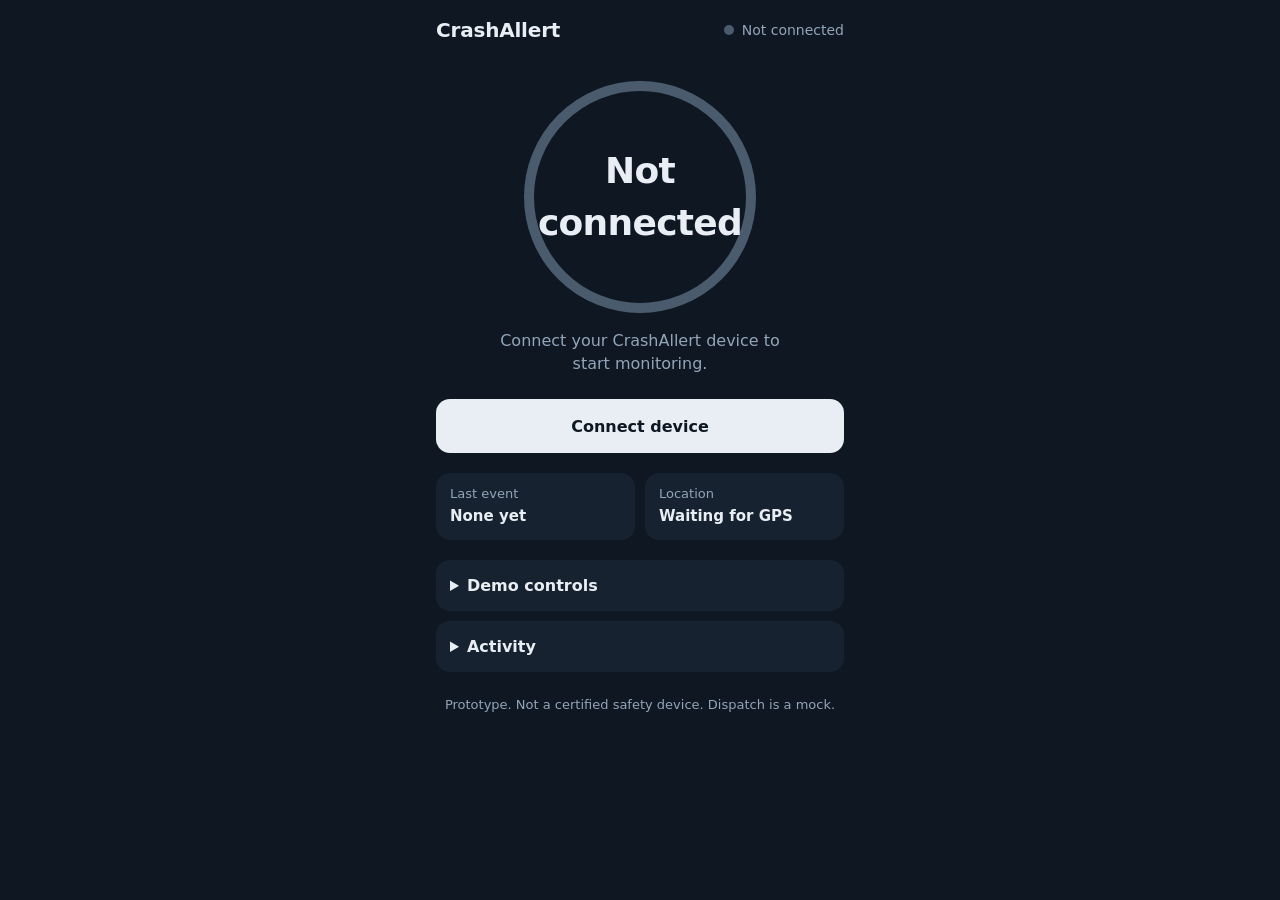
==== backend/app/static/index.html @ 0affd081 "Add CrashGuard Phase A backend and firmware" ====
<!doctype html><html lang="en"><head><meta charset="utf-8"><meta name="viewport" content="width=device-width,initial-scale=1,viewport-fit=cover"><meta name="theme-color" content="#0e1722"><title>CrashAllert</title>
<style>
:root{--bg:#0e1722;--s:#16222f;--line:#2a3c50;--tx:#e8eef4;--mu:#93a5b8;--ok:#2fbf71;--warn:#f2b33d;--bad:#e5484d;color-scheme:dark}
*{box-sizing:border-box}
body{margin:0;min-height:100dvh;background:var(--bg);color:var(--tx);font:16px/1.45 system-ui,-apple-system,"Segoe UI",Roboto,sans-serif;--c:#4a5b6d}
body[data-state=connecting],body[data-state=warn]{--c:var(--warn)}
body[data-state=armed]{--c:var(--ok)}
body[data-state=alert]{--c:var(--bad)}
main{max-width:440px;margin:0 auto;padding:16px 16px 40px}
header{display:flex;justify-content:space-between;align-items:center}
h1{font-size:20px;font-weight:800;letter-spacing:-.01em;margin:0}
.chip{display:flex;align-items:center;gap:8px;font-size:14px;color:var(--mu)}
.chip i{width:10px;height:10px;border-radius:50%;background:var(--c)}
.ring{width:232px;height:232px;margin:36px auto 16px;border-radius:50%;border:10px solid var(--c);display:grid;place-content:center;text-align:center;transition:border-color .3s}
.ring b{font-size:36px;font-weight:800;letter-spacing:-.02em}
body[data-state=armed] .ring{animation:br 3.2s ease-in-out infinite}
@keyframes br{50%{box-shadow:0 0 0 16px rgba(47,191,113,.13)}}
.sub{text-align:center;color:var(--mu);margin:0 auto 24px;max-width:300px}
button{font:inherit;font-weight:700;width:100%;min-height:54px;border-radius:14px;border:1px solid var(--line);background:transparent;color:var(--tx);margin-top:10px}
button:focus-visible,summary:focus-visible{outline:3px solid #7cc0ff;outline-offset:2px}
button.pri{background:var(--tx);color:var(--bg);border:0}
button:disabled{opacity:.4}
.rows{display:grid;grid-template-columns:1fr 1fr;gap:10px;margin:20px 0}
.rows div{background:var(--s);border-radius:14px;padding:12px 14px}
.rows small{display:block;color:var(--mu);font-size:13px}
.rows b{font-size:15px}
details{background:var(--s);border-radius:14px;margin-top:10px;padding:0 14px}
summary{padding:14px 0;font-weight:700;cursor:pointer}
details[open] summary{border-bottom:1px solid var(--line);margin-bottom:12px}
label{display:block;color:var(--mu);font-size:14px;margin:10px 0 4px}
input{width:100%;font:inherit;padding:12px;border-radius:10px;border:1px solid var(--line);background:var(--bg);color:var(--tx)}
#log{list-style:none;margin:0;padding:0 0 12px;font-size:14px;color:var(--mu);max-height:220px;overflow:auto}
#log li{padding:4px 0}
footer{color:var(--mu);font-size:13px;text-align:center;margin-top:24px}
#ov{display:none;position:fixed;inset:0;z-index:9;flex-direction:column;align-items:center;justify-content:center;padding:24px;text-align:center;background:var(--bad);color:#fff}
#ov.sent{background:#17804a}
#ov h2{font-size:32px;margin:0 0 8px;letter-spacing:-.01em}
#ov p{max-width:320px;margin:0 0 20px;opacity:.92}
.cd{position:relative;width:240px;height:240px;margin-bottom:24px}
.cd svg{width:100%;height:100%;transform:rotate(-90deg)}
.cd circle{fill:none;stroke-width:12}
.cd .bg{stroke:rgba(255,255,255,.25)}
#fg{stroke:#fff;stroke-dasharray:679;stroke-linecap:round;transition:stroke-dashoffset 1s linear}
#cnt{position:absolute;inset:0;display:grid;place-content:center;font-size:84px;font-weight:800}
#cancel{max-width:320px;background:#fff;color:#111;border:0;font-size:20px;min-height:64px}
@media(prefers-reduced-motion:reduce){.ring,#fg{animation:none!important;transition:none!important}}
</style></head>
<body data-state="off"><main>
<header><h1>CrashAllert</h1><div class="chip"><i></i><span id="chip">Not connected</span></div></header>
<div class="ring"><div><b id="rt">Not connected</b></div></div>
<p class="sub" id="rs"></p>
<button id="conn" class="pri">Connect device</button>
<div class="rows"><div><small>Last event</small><b id="last">None yet</b></div><div><small>Location</small><b id="gps">Waiting for GPS</b></div></div>
<details><summary>Demo controls</summary>
<label for="veh">Vehicle label</label><input id="veh" maxlength="40">
<label for="cd">Cancel window in seconds (5 to 60)</label><input id="cd" type="number" min="5" max="60">
<button id="sim">Simulate crash (no device)</button><button id="tc" disabled>Send test crash via device</button><button id="tb" disabled>Send test bump via device</button><div style="height:12px"></div></details>
<details><summary>Activity</summary><ul id="log"></ul></details>
<footer>Prototype. Not a certified safety device. Dispatch is a mock.</footer></main>
<div id="ov"><h2 id="ovt"></h2><p id="ovs"></p><div class="cd"><svg viewBox="0 0 240 240"><circle class="bg" cx="120" cy="120" r="108"/><circle id="fg" cx="120" cy="120" r="108"/></svg><div id="cnt"></div></div><button id="cancel">I am OK, cancel</button></div>
<script>
const SVC='19b10010-e8f2-537e-4f6c-d104768a1214',EVT='19b10011-e8f2-537e-4f6c-d104768a1214',HB='19b10012-e8f2-537e-4f6c-d104768a1214',CMD='19b10013-e8f2-537e-4f6c-d104768a1214';
const $=id=>document.getElementById(id),NAMES=['Normal','Non-crash impact','Knock or drop','Crash'],CIRC=679;
const TITLE={off:'Not connected',connecting:'Connecting',armed:'Armed',warn:'No signal',alert:'Alert'};
const SUB={off:'Connect your CrashAllert device to start monitoring.',connecting:'Looking for the device. Pick CrashAllert from the list.',armed:'Watching for impacts. If a crash is detected, an alert is sent automatically.',warn:'The device has stopped responding. Check that it is powered.',alert:'Crash detected.'};
let device,cmd,fix=null,alerting=false,audio=null,lastHb=0,tries=0,lastIgn=0,connected=false,timer=null,beepT=null,gpsOn=false;
$('veh').value=localStorage.getItem('veh')||'Demo vehicle';$('cd').value=localStorage.getItem('cd')||15;
$('veh').onchange=()=>localStorage.setItem('veh',$('veh').value);$('cd').onchange=()=>localStorage.setItem('cd',$('cd').value);
function badge(s,sub){document.body.dataset.state=s;$('rt').textContent=TITLE[s];$('chip').textContent=TITLE[s];$('rs').textContent=sub||SUB[s];$('conn').style.display=(s==='armed'||s==='alert')?'none':'block'}
badge('off');
function log(t){const li=document.createElement('li');li.textContent=new Date().toLocaleTimeString()+' '+t;$('log').prepend(li);while($('log').children.length>50)$('log').lastChild.remove()}
function beep(){if(!audio)return;const o=audio.createOscillator(),g=audio.createGain();o.frequency.value=880;g.gain.value=0.4;o.connect(g);g.connect(audio.destination);o.start();o.stop(audio.currentTime+0.3)}
async function wake(){try{await navigator.wakeLock.request('screen')}catch(e){}}
document.addEventListener('visibilitychange',()=>{if(document.visibilityState==='visible'&&connected)wake()});
function start(){
  audio=audio||new (window.AudioContext||window.webkitAudioContext)();wake();
  if(navigator.geolocation&&!gpsOn){gpsOn=true;navigator.geolocation.watchPosition(p=>{fix={lat:p.coords.latitude,lng:p.coords.longitude,acc:p.coords.accuracy,ts:p.timestamp};
    $('gps').textContent='Accuracy '+Math.round(p.coords.accuracy)+' m'},e=>{$('gps').textContent='Unavailable'},{enableHighAccuracy:true,maximumAge:5000})}
}
function en(on){$('tc').disabled=!on;$('tb').disabled=!on}
async function attach(){
  const server=await device.gatt.connect(),svc=await server.getPrimaryService(SVC);
  const evt=await svc.getCharacteristic(EVT),hb=await svc.getCharacteristic(HB);cmd=await svc.getCharacteristic(CMD);
  evt.addEventListener('characteristicvaluechanged',e=>onEvent(parse(e.target.value)));
  hb.addEventListener('characteristicvaluechanged',()=>{lastHb=Date.now()});
  await evt.startNotifications();await hb.startNotifications();
  lastHb=Date.now();tries=0;connected=true;en(true);if(!alerting)badge('armed');log('Connected');
}
function retry(){connected=false;en(false);
  if(tries>=10){badge('off','Could not reconnect. Tap Reconnect.');$('conn').textContent='Reconnect';return}
  badge('off','Connection lost. Reconnecting...');tries++;setTimeout(async()=>{try{await attach()}catch(e){retry()}},3000)}
$('conn').onclick=async()=>{
  if(!navigator.bluetooth){badge('off','This browser has no Bluetooth support. Open the page in Chrome on Android.');return}
  start();tries=0;badge('connecting');
  try{if(!device||$('conn').textContent==='Connect device'){device=await navigator.bluetooth.requestDevice({filters:[{services:[SVC]}]});device.addEventListener('gattserverdisconnected',retry)}
    await attach();$('conn').textContent='Connect device';
  }catch(e){badge('off','Could not connect: '+e.message);log('Connect failed: '+e.message)}
};
setInterval(()=>{if(connected&&!alerting)badge(Date.now()-lastHb>5000?'warn':'armed')},1000);
function parse(d){return d.byteLength<14?null:{cls:d.getUint8(1),sev:d.getUint8(2),flags:d.getUint8(3),peak:d.getUint16(4,true)/100,
  conf:d.getUint16(6,true)/1000,ms:d.getUint32(8,true),seq:d.getUint16(12,true)}}
function body(e){return {class:e.cls,severity:e.sev,peak_g:e.peak,confidence:e.conf,flags:e.flags,device_ms:e.ms,seq:e.seq}}
function post(url,obj){return fetch(url,{method:'POST',headers:{'Content-Type':'application/json'},body:JSON.stringify(obj)})}
function onEvent(e){
  if(!e||e.cls===0)return;
  $('last').textContent=NAMES[e.cls]+', '+e.peak.toFixed(1)+' g';
  log(NAMES[e.cls]+' '+e.peak.toFixed(1)+' g'+(e.cls===3?' (alert)':' (ignored)'));
  if(e.cls===3){alertFlow(e);return}
  if(Date.now()-lastIgn>5000){lastIgn=Date.now();post('/api/events',{type:'ignored_event',vehicle_label:$('veh').value||'Demo vehicle',event:body(e),client_time_iso:new Date().toISOString()}).catch(()=>{})}
}
function setRing(n,total){$('fg').style.strokeDashoffset=CIRC*(1-n/total)}
function endAlert(){clearInterval(timer);clearInterval(beepT);alerting=false;$('ov').style.display='none';$('ov').className='';badge(connected?'armed':'off')}
function alertFlow(e){
  if(alerting)return;alerting=true;badge('alert');
  let n=Math.min(60,Math.max(5,parseInt($('cd').value)||15)),total=n;
  const fg=$('fg');fg.style.transition='none';fg.style.strokeDashoffset=0;void fg.getBoundingClientRect();fg.style.transition='';
  $('ov').className='';$('ov').style.display='flex';$('ovt').textContent='Crash detected';
  $('ovs').textContent='An alert with your location will be sent automatically. Tap cancel if you are safe.';
  $('cancel').style.display='block';$('cancel').textContent='I am OK, cancel';$('cnt').textContent=n;
  beepT=setInterval(beep,600);if(navigator.vibrate)navigator.vibrate([400,200,400]);
  $('cancel').onclick=()=>{endAlert();log('Cancelled by user');post('/api/events',{type:'cancelled',vehicle_label:$('veh').value||'Demo vehicle',event:body(e),client_time_iso:new Date().toISOString()}).catch(()=>{})};
  timer=setInterval(()=>{n--;$('cnt').textContent=n;setRing(n,total);if(n<=0){clearInterval(timer);clearInterval(beepT);send(e,total)}},1000);
}
async function send(e,total){
  $('cancel').style.display='none';$('ovt').textContent='Sending alert';$('ovs').textContent='Contacting dispatch...';
  const age=fix?(Date.now()-fix.ts)/1000:null,useFix=fix&&age<=60;
  const payload={vehicle_label:$('veh').value||'Demo vehicle',event:body(e),countdown_s:total,client_time_iso:new Date().toISOString(),
    location:useFix?{lat:fix.lat,lng:fix.lng,accuracy_m:fix.acc,fix_age_s:age}:null};
  for(let i=1;i<=6;i++){
    try{const r=await post('/api/alerts',payload);if(r.ok){$('ov').className='sent';$('ovt').textContent='Alert sent';$('ovs').textContent='Dispatch was notified at '+new Date().toLocaleTimeString()+'.';
      $('cnt').textContent='\u2713';$('fg').style.strokeDashoffset=0;log('Alert sent');setTimeout(endAlert,10000);return}}catch(err){}
    $('ovs').textContent='Attempt '+i+' failed. Retrying in 5 seconds...';await new Promise(r=>setTimeout(r,5000));
  }
  $('ovt').textContent='Alert not sent';$('ovs').textContent='Could not reach the server. Check the connection.';
  $('cancel').style.display='block';$('cancel').textContent='Close';$('cancel').onclick=()=>endAlert();
}
$('sim').onclick=()=>{start();alertFlow({cls:3,sev:2,flags:2,peak:9.4,conf:1,ms:0,seq:0})};
$('tc').onclick=()=>cmd&&cmd.writeValue(Uint8Array.of(1));$('tb').onclick=()=>cmd&&cmd.writeValue(Uint8Array.of(2));
</script></body></html>
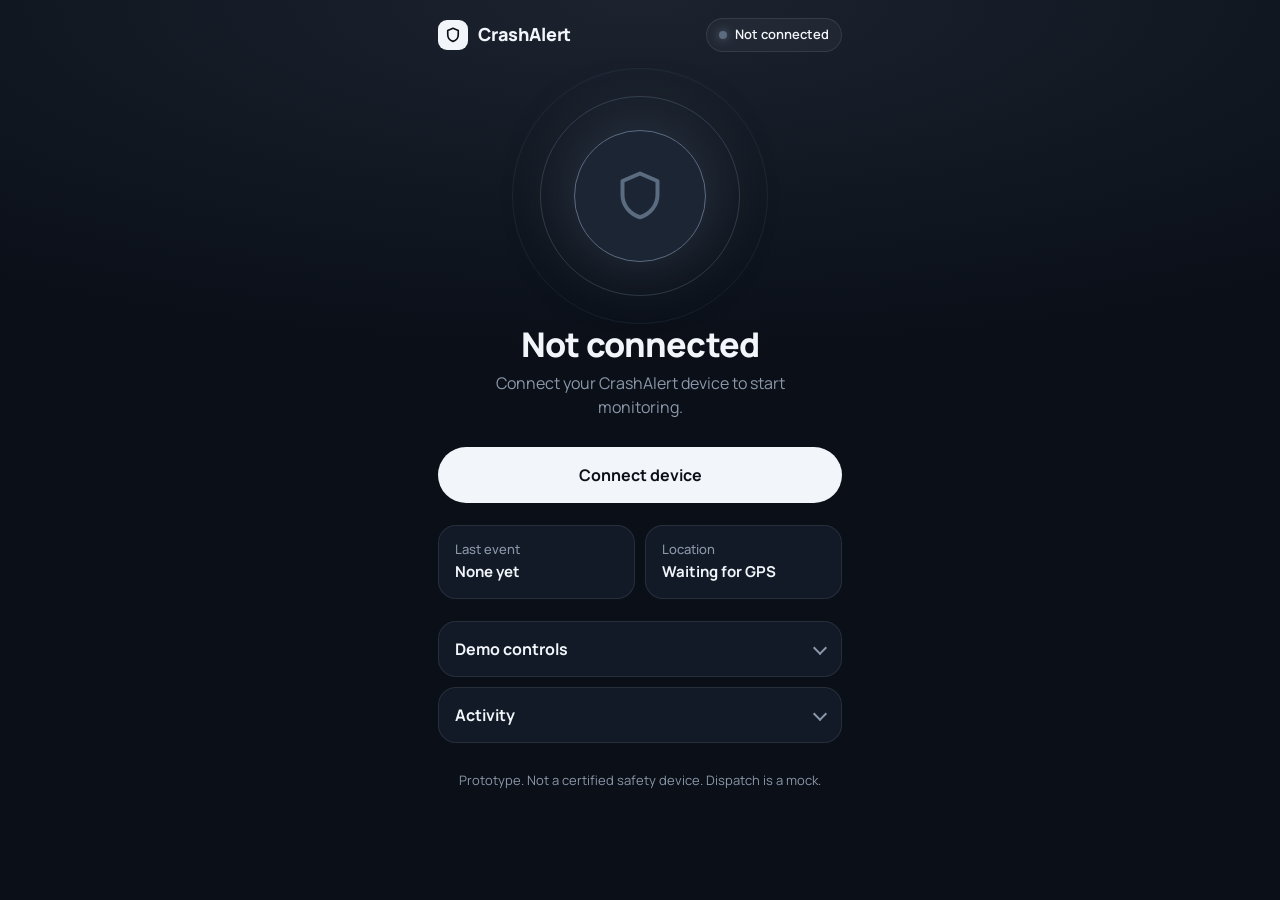
==== commit 896db130: "Refining the UI" ====
--- a/backend/app/static/index.html
+++ b/backend/app/static/index.html
@@ -1,53 +1,69 @@
-<!doctype html><html lang="en"><head><meta charset="utf-8"><meta name="viewport" content="width=device-width,initial-scale=1,viewport-fit=cover"><meta name="theme-color" content="#0e1722"><title>CrashAllert</title>
+<!doctype html><html lang="en"><head><meta charset="utf-8"><meta name="viewport" content="width=device-width,initial-scale=1,viewport-fit=cover"><meta name="theme-color" content="#0a0f18"><title>CrashAlert</title>
+<link rel="preconnect" href="https://fonts.googleapis.com"><link rel="preconnect" href="https://fonts.gstatic.com" crossorigin>
+<link rel="stylesheet" href="https://fonts.googleapis.com/css2?family=Manrope:wght@400;500;600;700;800&display=swap">
 <style>
-:root{--bg:#0e1722;--s:#16222f;--line:#2a3c50;--tx:#e8eef4;--mu:#93a5b8;--ok:#2fbf71;--warn:#f2b33d;--bad:#e5484d;color-scheme:dark}
+:root{--bg:#0a0f18;--s:#121a27;--line:rgba(255,255,255,.09);--tx:#f2f5f9;--mu:#8b98a9;color-scheme:dark}
 *{box-sizing:border-box}
-body{margin:0;min-height:100dvh;background:var(--bg);color:var(--tx);font:16px/1.45 system-ui,-apple-system,"Segoe UI",Roboto,sans-serif;--c:#4a5b6d}
-body[data-state=connecting],body[data-state=warn]{--c:var(--warn)}
-body[data-state=armed]{--c:var(--ok)}
-body[data-state=alert]{--c:var(--bad)}
-main{max-width:440px;margin:0 auto;padding:16px 16px 40px}
+body{margin:0;min-height:100dvh;color:var(--tx);font:16px/1.5 Manrope,system-ui,-apple-system,"Segoe UI",Roboto,sans-serif;--c:#5b6b80;background:radial-gradient(120% 55% at 50% 0,color-mix(in srgb,var(--c) 22%,transparent),transparent 70%),var(--bg) no-repeat}
+body[data-state=connecting],body[data-state=warn]{--c:#ffb84d}
+body[data-state=armed]{--c:#3ddc97}
+body[data-state=alert]{--c:#ff4d5e}
+main{max-width:440px;margin:0 auto;padding:18px 18px 40px}
 header{display:flex;justify-content:space-between;align-items:center}
-h1{font-size:20px;font-weight:800;letter-spacing:-.01em;margin:0}
-.chip{display:flex;align-items:center;gap:8px;font-size:14px;color:var(--mu)}
-.chip i{width:10px;height:10px;border-radius:50%;background:var(--c)}
-.ring{width:232px;height:232px;margin:36px auto 16px;border-radius:50%;border:10px solid var(--c);display:grid;place-content:center;text-align:center;transition:border-color .3s}
-.ring b{font-size:36px;font-weight:800;letter-spacing:-.02em}
-body[data-state=armed] .ring{animation:br 3.2s ease-in-out infinite}
-@keyframes br{50%{box-shadow:0 0 0 16px rgba(47,191,113,.13)}}
-.sub{text-align:center;color:var(--mu);margin:0 auto 24px;max-width:300px}
-button{font:inherit;font-weight:700;width:100%;min-height:54px;border-radius:14px;border:1px solid var(--line);background:transparent;color:var(--tx);margin-top:10px}
+.logo{display:flex;align-items:center;gap:10px;font-weight:800;font-size:18px;letter-spacing:-.01em}
+.logo svg{width:30px;height:30px;padding:6px;border-radius:9px;background:var(--tx);stroke:var(--bg);fill:none;stroke-width:2.2;stroke-linejoin:round}
+.chip{display:flex;align-items:center;gap:8px;font-size:13px;font-weight:600;border:1px solid var(--line);background:rgba(255,255,255,.04);border-radius:99px;padding:6px 12px}
+.chip i{width:8px;height:8px;border-radius:50%;background:var(--c);box-shadow:0 0 10px var(--c)}
+.orb{position:relative;width:200px;height:200px;margin:44px auto 30px;display:grid;place-content:center}
+.orb::before,.orb::after{content:"";position:absolute;border-radius:50%;border:1.5px solid var(--c);inset:0;opacity:.4}
+.orb::after{inset:-28px;opacity:.16}
+.pl{position:absolute;inset:34px;border-radius:50%;border:1.5px solid var(--c);opacity:0}
+body[data-state=armed] .pl{animation:pulse 3.2s ease-out infinite}
+body[data-state=alert] .pl{animation:pulse 1s ease-out infinite}
+@keyframes pulse{from{transform:scale(1);opacity:.6}to{transform:scale(2);opacity:0}}
+.core{position:relative;width:132px;height:132px;border-radius:50%;display:grid;place-content:center;background:color-mix(in srgb,var(--c) 14%,var(--s));border:1.5px solid var(--c);box-shadow:0 0 70px color-mix(in srgb,var(--c) 40%,transparent);transition:border-color .3s,box-shadow .3s}
+.core svg{width:60px;height:60px;fill:none;stroke:var(--c);stroke-width:1.6;stroke-linecap:round;stroke-linejoin:round}
+.chk,.ex{display:none}
+body[data-state=armed] .chk{display:block}
+body[data-state=warn] .ex,body[data-state=alert] .ex{display:block}
+h2{font-size:34px;line-height:1.1;font-weight:800;letter-spacing:-.025em;text-align:center;margin:0 0 8px}
+.sub{text-align:center;color:var(--mu);margin:0 auto 28px;max-width:300px}
+button{font:inherit;font-weight:700;width:100%;min-height:56px;border-radius:99px;border:1px solid var(--line);background:rgba(255,255,255,.05);color:var(--tx);margin-top:10px;cursor:pointer}
 button:focus-visible,summary:focus-visible{outline:3px solid #7cc0ff;outline-offset:2px}
 button.pri{background:var(--tx);color:var(--bg);border:0}
 button:disabled{opacity:.4}
-.rows{display:grid;grid-template-columns:1fr 1fr;gap:10px;margin:20px 0}
-.rows div{background:var(--s);border-radius:14px;padding:12px 14px}
-.rows small{display:block;color:var(--mu);font-size:13px}
-.rows b{font-size:15px}
-details{background:var(--s);border-radius:14px;margin-top:10px;padding:0 14px}
-summary{padding:14px 0;font-weight:700;cursor:pointer}
+.rows{display:grid;grid-template-columns:1fr 1fr;gap:10px;margin:22px 0}
+.rows div{background:var(--s);border:1px solid var(--line);border-radius:18px;padding:14px 16px}
+.rows small{display:block;color:var(--mu);font-size:13px;font-weight:500}
+.rows b{font-size:15px;font-weight:700}
+details{background:var(--s);border:1px solid var(--line);border-radius:18px;margin-top:10px;padding:0 16px}
+summary{padding:15px 0;font-weight:700;cursor:pointer;list-style:none;display:flex;justify-content:space-between}
+summary::-webkit-details-marker{display:none}
+summary::after{content:"";width:8px;height:8px;margin-top:6px;border:solid var(--mu);border-width:0 2px 2px 0;transform:rotate(45deg);transition:transform .2s}
+details[open] summary::after{transform:rotate(-135deg);margin-top:10px}
 details[open] summary{border-bottom:1px solid var(--line);margin-bottom:12px}
 label{display:block;color:var(--mu);font-size:14px;margin:10px 0 4px}
-input{width:100%;font:inherit;padding:12px;border-radius:10px;border:1px solid var(--line);background:var(--bg);color:var(--tx)}
+input{width:100%;font:inherit;padding:12px 14px;border-radius:12px;border:1px solid var(--line);background:var(--bg);color:var(--tx)}
 #log{list-style:none;margin:0;padding:0 0 12px;font-size:14px;color:var(--mu);max-height:220px;overflow:auto}
 #log li{padding:4px 0}
-footer{color:var(--mu);font-size:13px;text-align:center;margin-top:24px}
-#ov{display:none;position:fixed;inset:0;z-index:9;flex-direction:column;align-items:center;justify-content:center;padding:24px;text-align:center;background:var(--bad);color:#fff}
-#ov.sent{background:#17804a}
-#ov h2{font-size:32px;margin:0 0 8px;letter-spacing:-.01em}
-#ov p{max-width:320px;margin:0 0 20px;opacity:.92}
-.cd{position:relative;width:240px;height:240px;margin-bottom:24px}
+footer{color:var(--mu);font-size:13px;text-align:center;margin-top:28px}
+#ov{display:none;position:fixed;inset:0;z-index:9;flex-direction:column;align-items:center;justify-content:center;padding:24px;text-align:center;background:radial-gradient(circle at 50% 30%,#ff5a67,#a81c2b 75%);color:#fff}
+#ov.sent{background:radial-gradient(circle at 50% 30%,#35d08b,#0c6b44 75%)}
+#ov h2{font-size:40px;color:#fff}
+#ov p{max-width:320px;margin:0 0 22px;opacity:.92}
+.cd{position:relative;width:240px;height:240px;margin-bottom:28px}
 .cd svg{width:100%;height:100%;transform:rotate(-90deg)}
-.cd circle{fill:none;stroke-width:12}
-.cd .bg{stroke:rgba(255,255,255,.25)}
+.cd circle{fill:none;stroke-width:8}
+.cd .bg{stroke:rgba(255,255,255,.22)}
 #fg{stroke:#fff;stroke-dasharray:679;stroke-linecap:round;transition:stroke-dashoffset 1s linear}
-#cnt{position:absolute;inset:0;display:grid;place-content:center;font-size:84px;font-weight:800}
-#cancel{max-width:320px;background:#fff;color:#111;border:0;font-size:20px;min-height:64px}
-@media(prefers-reduced-motion:reduce){.ring,#fg{animation:none!important;transition:none!important}}
+#cnt{position:absolute;inset:0;display:grid;place-content:center;font-size:88px;font-weight:800;letter-spacing:-.04em;font-variant-numeric:tabular-nums}
+#cancel{max-width:320px;background:#fff;color:#14181d;border:0;font-size:18px;min-height:62px}
+@media(prefers-reduced-motion:reduce){.pl,#fg{animation:none!important;transition:none!important}}
 </style></head>
 <body data-state="off"><main>
-<header><h1>CrashAllert</h1><div class="chip"><i></i><span id="chip">Not connected</span></div></header>
-<div class="ring"><div><b id="rt">Not connected</b></div></div>
+<header><div class="logo"><svg viewBox="0 0 24 24"><path d="M12 3l7 3v5.5c0 4.2-2.9 7.7-7 9-4.1-1.3-7-4.8-7-9V6l7-3z"/></svg>CrashAlert</div><div class="chip"><i></i><span id="chip">Not connected</span></div></header>
+<div class="orb"><i class="pl"></i><div class="core"><svg viewBox="0 0 24 24"><path d="M12 3l7 3v5.5c0 4.2-2.9 7.7-7 9-4.1-1.3-7-4.8-7-9V6l7-3z"/><path class="chk" d="m9 12 2 2 4-4"/><path class="ex" d="M12 8.5v4M12 15.5v.01"/></svg></div></div>
+<h2 id="rt">Not connected</h2>
 <p class="sub" id="rs"></p>
 <button id="conn" class="pri">Connect device</button>
 <div class="rows"><div><small>Last event</small><b id="last">None yet</b></div><div><small>Location</small><b id="gps">Waiting for GPS</b></div></div>
@@ -62,7 +78,7 @@
 const SVC='19b10010-e8f2-537e-4f6c-d104768a1214',EVT='19b10011-e8f2-537e-4f6c-d104768a1214',HB='19b10012-e8f2-537e-4f6c-d104768a1214',CMD='19b10013-e8f2-537e-4f6c-d104768a1214';
 const $=id=>document.getElementById(id),NAMES=['Normal','Non-crash impact','Knock or drop','Crash'],CIRC=679;
 const TITLE={off:'Not connected',connecting:'Connecting',armed:'Armed',warn:'No signal',alert:'Alert'};
-const SUB={off:'Connect your CrashAllert device to start monitoring.',connecting:'Looking for the device. Pick CrashAllert from the list.',armed:'Watching for impacts. If a crash is detected, an alert is sent automatically.',warn:'The device has stopped responding. Check that it is powered.',alert:'Crash detected.'};
+const SUB={off:'Connect your CrashAlert device to start monitoring.',connecting:'Looking for the device. Pick CrashAlert from the list.',armed:'Watching for impacts. If a crash is detected, an alert is sent automatically.',warn:'The device has stopped responding. Check that it is powered.',alert:'Crash detected.'};
 let device,cmd,fix=null,alerting=false,audio=null,lastHb=0,tries=0,lastIgn=0,connected=false,timer=null,beepT=null,gpsOn=false;
 $('veh').value=localStorage.getItem('veh')||'Demo vehicle';$('cd').value=localStorage.getItem('cd')||15;
 $('veh').onchange=()=>localStorage.setItem('veh',$('veh').value);$('cd').onchange=()=>localStorage.setItem('cd',$('cd').value);
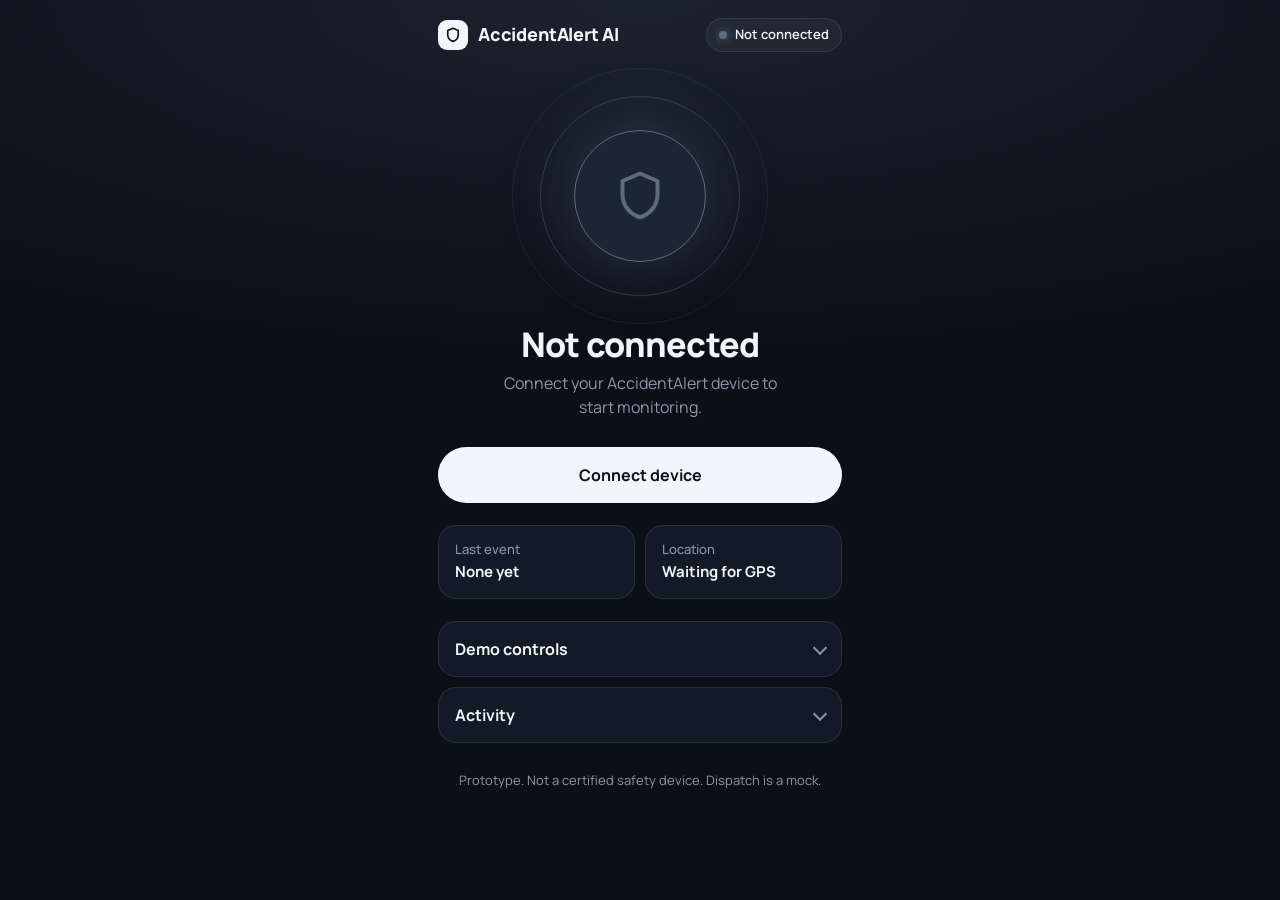
==== commit c8dd1cdc: "Rename phone app to AccidentAlert AI" ====
--- a/backend/app/static/index.html
+++ b/backend/app/static/index.html
@@ -1,4 +1,4 @@
-<!doctype html><html lang="en"><head><meta charset="utf-8"><meta name="viewport" content="width=device-width,initial-scale=1,viewport-fit=cover"><meta name="theme-color" content="#0a0f18"><title>CrashAlert</title>
+<!doctype html><html lang="en"><head><meta charset="utf-8"><meta name="viewport" content="width=device-width,initial-scale=1,viewport-fit=cover"><meta name="theme-color" content="#0a0f18"><title>AccidentAlert AI</title>
 <link rel="preconnect" href="https://fonts.googleapis.com"><link rel="preconnect" href="https://fonts.gstatic.com" crossorigin>
 <link rel="stylesheet" href="https://fonts.googleapis.com/css2?family=Manrope:wght@400;500;600;700;800&display=swap">
 <style>
@@ -61,7 +61,7 @@
 @media(prefers-reduced-motion:reduce){.pl,#fg{animation:none!important;transition:none!important}}
 </style></head>
 <body data-state="off"><main>
-<header><div class="logo"><svg viewBox="0 0 24 24"><path d="M12 3l7 3v5.5c0 4.2-2.9 7.7-7 9-4.1-1.3-7-4.8-7-9V6l7-3z"/></svg>CrashAlert</div><div class="chip"><i></i><span id="chip">Not connected</span></div></header>
+<header><div class="logo"><svg viewBox="0 0 24 24"><path d="M12 3l7 3v5.5c0 4.2-2.9 7.7-7 9-4.1-1.3-7-4.8-7-9V6l7-3z"/></svg>AccidentAlert AI</div><div class="chip"><i></i><span id="chip">Not connected</span></div></header>
 <div class="orb"><i class="pl"></i><div class="core"><svg viewBox="0 0 24 24"><path d="M12 3l7 3v5.5c0 4.2-2.9 7.7-7 9-4.1-1.3-7-4.8-7-9V6l7-3z"/><path class="chk" d="m9 12 2 2 4-4"/><path class="ex" d="M12 8.5v4M12 15.5v.01"/></svg></div></div>
 <h2 id="rt">Not connected</h2>
 <p class="sub" id="rs"></p>
@@ -78,7 +78,7 @@
 const SVC='19b10010-e8f2-537e-4f6c-d104768a1214',EVT='19b10011-e8f2-537e-4f6c-d104768a1214',HB='19b10012-e8f2-537e-4f6c-d104768a1214',CMD='19b10013-e8f2-537e-4f6c-d104768a1214';
 const $=id=>document.getElementById(id),NAMES=['Normal','Non-crash impact','Knock or drop','Crash'],CIRC=679;
 const TITLE={off:'Not connected',connecting:'Connecting',armed:'Armed',warn:'No signal',alert:'Alert'};
-const SUB={off:'Connect your CrashAlert device to start monitoring.',connecting:'Looking for the device. Pick CrashAlert from the list.',armed:'Watching for impacts. If a crash is detected, an alert is sent automatically.',warn:'The device has stopped responding. Check that it is powered.',alert:'Crash detected.'};
+const SUB={off:'Connect your AccidentAlert device to start monitoring.',connecting:'Looking for the device. Pick AccidentAlert from the list.',armed:'Watching for impacts. If a crash is detected, an alert is sent automatically.',warn:'The device has stopped responding. Check that it is powered.',alert:'Crash detected.'};
 let device,cmd,fix=null,alerting=false,audio=null,lastHb=0,tries=0,lastIgn=0,connected=false,timer=null,beepT=null,gpsOn=false;
 $('veh').value=localStorage.getItem('veh')||'Demo vehicle';$('cd').value=localStorage.getItem('cd')||15;
 $('veh').onchange=()=>localStorage.setItem('veh',$('veh').value);$('cd').onchange=()=>localStorage.setItem('cd',$('cd').value);
